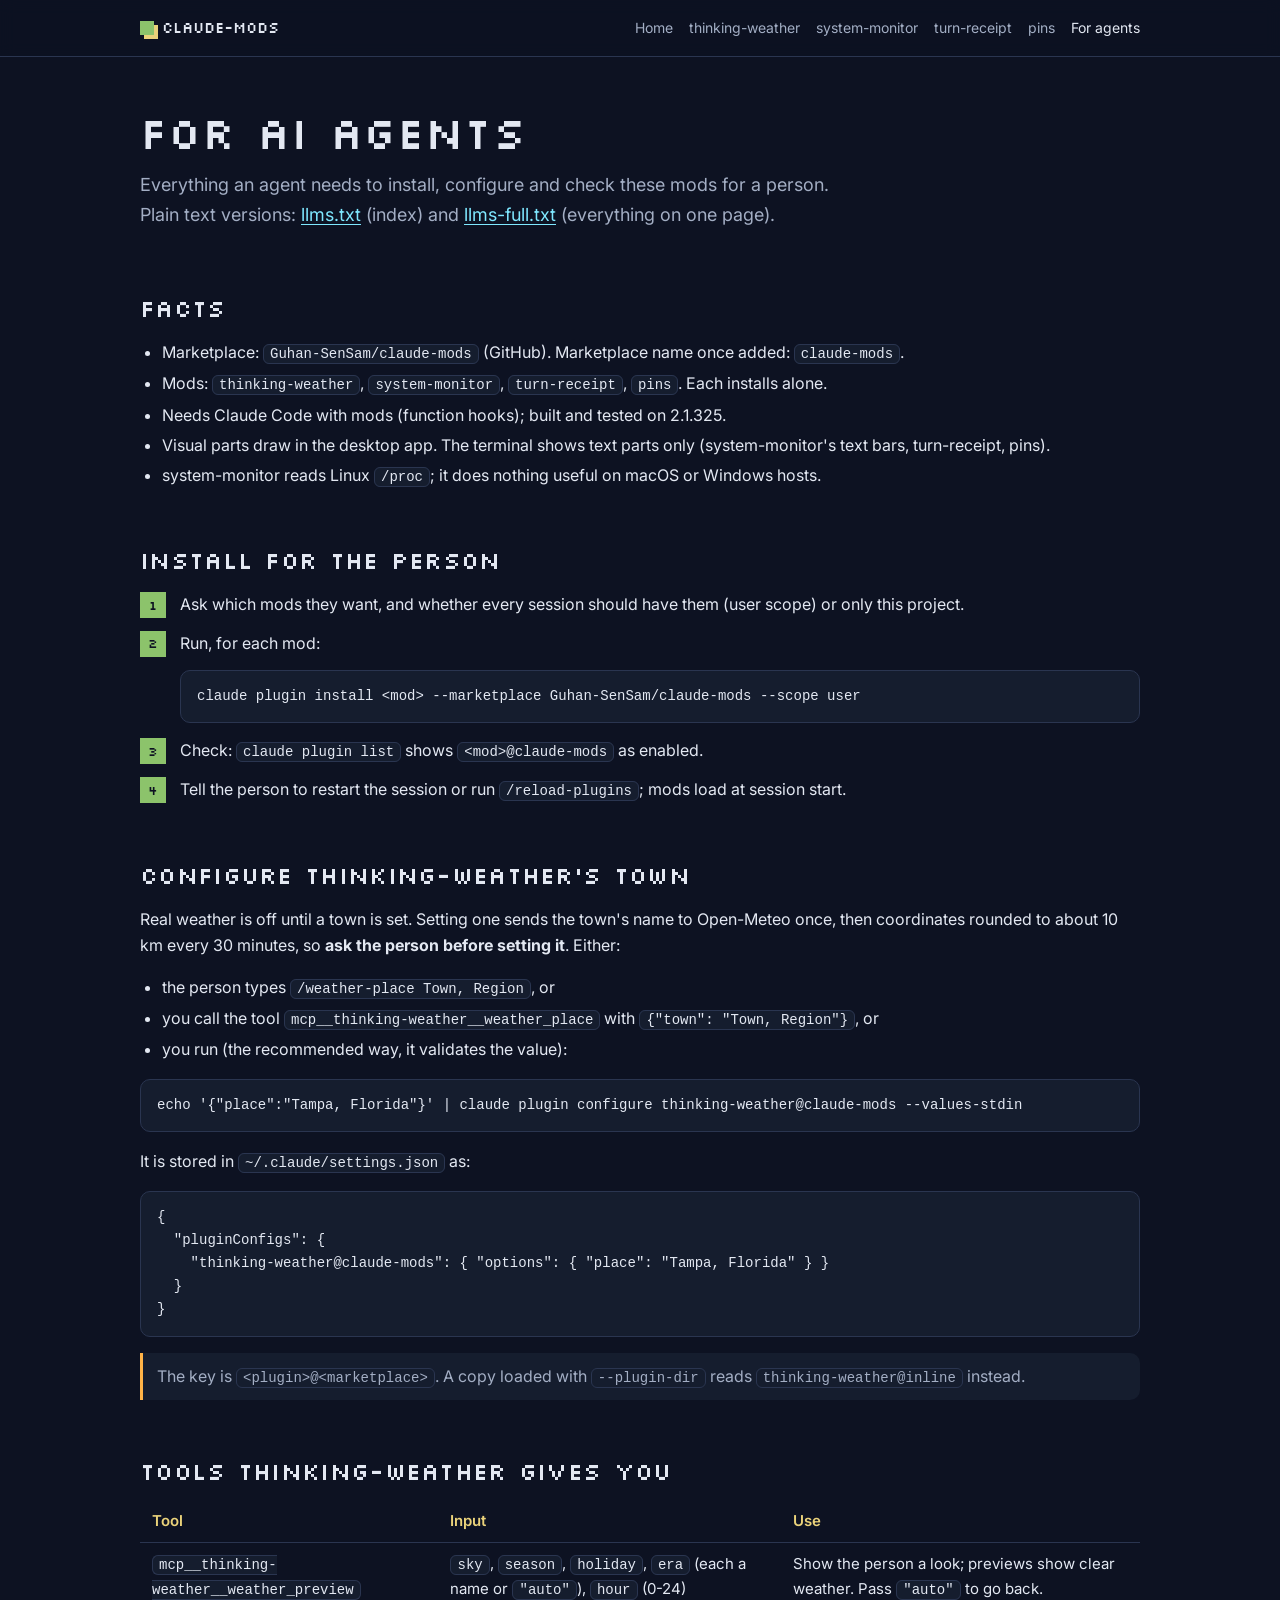
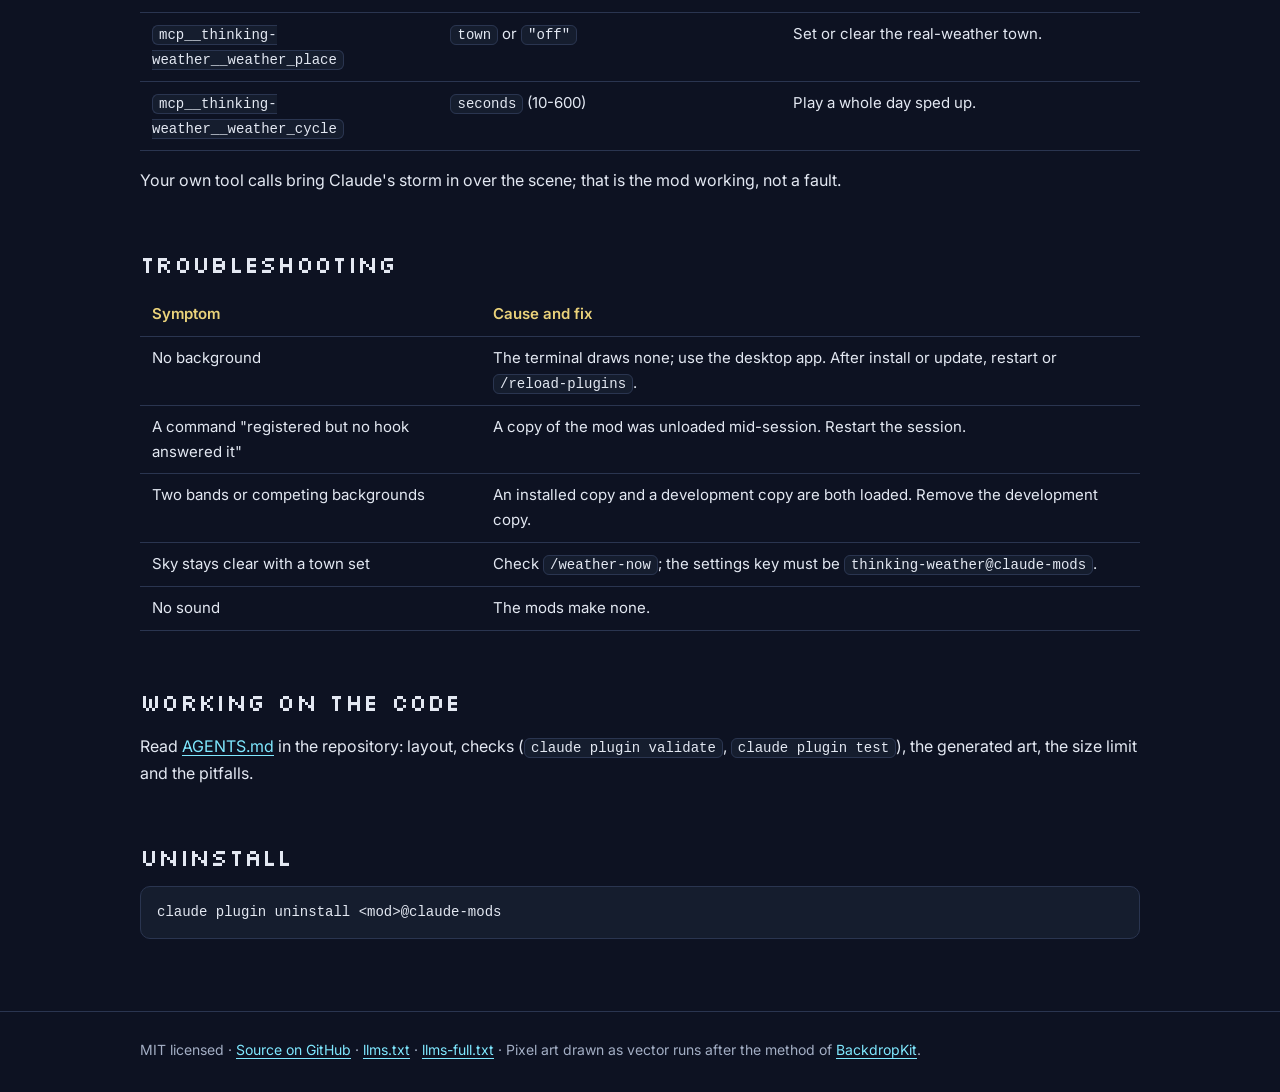
==== docs/agents.html @ 1baa0ead "A proper README, a docs site for people and agents, and AGENTS.md The README now opens on a rendered" ====
<!doctype html>
<html lang="en">
<head>
<meta charset="utf-8">
<meta name="viewport" content="width=device-width, initial-scale=1">
<title>For AI agents · claude-mods</title>
<meta name="description" content="How an AI agent installs, configures and checks the claude-mods Claude Code mods.">
<link rel="alternate" type="text/plain" href="llms.txt" title="For AI agents">
<link rel="preconnect" href="https://fonts.googleapis.com">
<link rel="preconnect" href="https://fonts.gstatic.com" crossorigin>
<link href="https://fonts.googleapis.com/css2?family=Inter:wght@400;600&family=Silkscreen&display=swap" rel="stylesheet">
<link rel="stylesheet" href="style.css">
<meta property="og:title" content="claude-mods: mods for Claude Code">
<meta property="og:description" content="How an AI agent installs, configures and checks the claude-mods Claude Code mods.">
<meta property="og:image" content="images/hero.png">
</head>
<body>
<header class="top"><div class="wrap">
<a class="brand" href="index.html">claude-mods</a>
<nav><a href="index.html">Home</a> <a href="thinking-weather.html">thinking-weather</a> <a href="system-monitor.html">system-monitor</a> <a href="turn-receipt.html">turn-receipt</a> <a href="pins.html">pins</a> <a href="agents.html" aria-current="page">For agents</a></nav>
</div></header>
<main class="wrap">
<div class="page-head">
<h1>For AI agents</h1>
<p class="lede">Everything an agent needs to install, configure and check these mods for a person. Plain text versions: <a href="llms.txt">llms.txt</a> (index) and <a href="llms-full.txt">llms-full.txt</a> (everything on one page).</p>
</div>

<h2>Facts</h2>
<ul>
<li>Marketplace: <code>Guhan-SenSam/claude-mods</code> (GitHub). Marketplace name once added: <code>claude-mods</code>.</li>
<li>Mods: <code>thinking-weather</code>, <code>system-monitor</code>, <code>turn-receipt</code>, <code>pins</code>. Each installs alone.</li>
<li>Needs Claude Code with mods (function hooks); built and tested on 2.1.325.</li>
<li>Visual parts draw in the desktop app. The terminal shows text parts only (system-monitor's text bars, turn-receipt, pins).</li>
<li>system-monitor reads Linux <code>/proc</code>; it does nothing useful on macOS or Windows hosts.</li>
</ul>

<h2>Install for the person</h2>
<ol class="steps">
<li>Ask which mods they want, and whether every session should have them (user scope) or only this project.</li>
<li>Run, for each mod: <pre>claude plugin install &lt;mod&gt; --marketplace Guhan-SenSam/claude-mods --scope user</pre></li>
<li>Check: <code>claude plugin list</code> shows <code>&lt;mod&gt;@claude-mods</code> as enabled.</li>
<li>Tell the person to restart the session or run <code>/reload-plugins</code>; mods load at session start.</li>
</ol>

<h2>Configure thinking-weather's town</h2>
<p>Real weather is off until a town is set. Setting one sends the town's name to Open-Meteo once, then coordinates rounded to about 10 km every 30 minutes, so <strong>ask the person before setting it</strong>. Either:</p>
<ul>
<li>the person types <code>/weather-place Town, Region</code>, or</li>
<li>you call the tool <code>mcp__thinking-weather__weather_place</code> with <code>{"town": "Town, Region"}</code>, or</li>
<li>you run (the recommended way, it validates the value):</li>
</ul>
<pre>echo '{"place":"Tampa, Florida"}' | claude plugin configure thinking-weather@claude-mods --values-stdin</pre>
<p>It is stored in <code>~/.claude/settings.json</code> as:</p>
<pre>{
  "pluginConfigs": {
    "thinking-weather@claude-mods": { "options": { "place": "Tampa, Florida" } }
  }
}</pre>
<p class="note">The key is <code>&lt;plugin&gt;@&lt;marketplace&gt;</code>. A copy loaded with <code>--plugin-dir</code> reads <code>thinking-weather@inline</code> instead.</p>

<h2>Tools thinking-weather gives you</h2>
<table>
<tr><th>Tool</th><th>Input</th><th>Use</th></tr>
<tr><td><code>mcp__thinking-weather__weather_preview</code></td><td><code>sky</code>, <code>season</code>, <code>holiday</code>, <code>era</code> (each a name or <code>"auto"</code>), <code>hour</code> (0-24)</td><td>Show the person a look; previews show clear weather. Pass <code>"auto"</code> to go back.</td></tr>
<tr><td><code>mcp__thinking-weather__weather_place</code></td><td><code>town</code> or <code>"off"</code></td><td>Set or clear the real-weather town.</td></tr>
<tr><td><code>mcp__thinking-weather__weather_cycle</code></td><td><code>seconds</code> (10-600)</td><td>Play a whole day sped up.</td></tr>
</table>
<p>Your own tool calls bring Claude's storm in over the scene; that is the mod working, not a fault.</p>

<h2>Troubleshooting</h2>
<table>
<tr><th>Symptom</th><th>Cause and fix</th></tr>
<tr><td>No background</td><td>The terminal draws none; use the desktop app. After install or update, restart or <code>/reload-plugins</code>.</td></tr>
<tr><td>A command "registered but no hook answered it"</td><td>A copy of the mod was unloaded mid-session. Restart the session.</td></tr>
<tr><td>Two bands or competing backgrounds</td><td>An installed copy and a development copy are both loaded. Remove the development copy.</td></tr>
<tr><td>Sky stays clear with a town set</td><td>Check <code>/weather-now</code>; the settings key must be <code>thinking-weather@claude-mods</code>.</td></tr>
<tr><td>No sound</td><td>The mods make none.</td></tr>
</table>

<h2>Working on the code</h2>
<p>Read <a href="https://github.com/Guhan-SenSam/claude-mods/blob/main/AGENTS.md">AGENTS.md</a> in the repository: layout, checks (<code>claude plugin validate</code>, <code>claude plugin test</code>), the generated art, the size limit and the pitfalls.</p>

<h2>Uninstall</h2>
<pre>claude plugin uninstall &lt;mod&gt;@claude-mods</pre>
</main>
<footer><div class="wrap">
MIT licensed · <a href="https://github.com/Guhan-SenSam/claude-mods">Source on GitHub</a> ·
<a href="llms.txt">llms.txt</a> · <a href="llms-full.txt">llms-full.txt</a> ·
Pixel art drawn as vector runs after the method of <a href="https://github.com/winchxyz/backdropkit">BackdropKit</a>.
</div></footer>
</body>
</html>
---- docs/style.css ----
:root {
  --bg: #0d1222;
  --bg-2: #151d2e;
  --card: #1a2338;
  --line: #2a3550;
  --text: #e3e8f2;
  --muted: #a3aec4;
  --meadow: #8cc36b;
  --wheat: #ead27a;
  --lantern: #ffb347;
  --neon: #7fe8ff;
  --violet: #b98cff;
  --radius: 12px;
  --pixel: 'Silkscreen', ui-monospace, monospace;
  --body: 'Inter', system-ui, -apple-system, 'Segoe UI', sans-serif;
  --mono: ui-monospace, 'SFMono-Regular', Menlo, Consolas, monospace;
}

* { box-sizing: border-box; }
html { scroll-behavior: smooth; }
body {
  margin: 0;
  background: var(--bg);
  color: var(--text);
  font: 16px/1.65 var(--body);
  -webkit-font-smoothing: antialiased;
}
img { max-width: 100%; height: auto; image-rendering: pixelated; border-radius: var(--radius); display: block; }
a { color: var(--neon); text-underline-offset: 3px; }
a:hover { color: #fff; }

.wrap { max-width: 1040px; margin: 0 auto; padding: 0 20px; }

/* top bar */
.top { position: sticky; top: 0; z-index: 10; background: rgba(13, 18, 34, .92); backdrop-filter: blur(8px); border-bottom: 1px solid var(--line); }
.top .wrap { display: flex; align-items: center; gap: 18px; height: 56px; overflow-x: auto; white-space: nowrap; }
.brand { font-family: var(--pixel); font-size: 15px; color: var(--text); text-decoration: none; margin-right: auto; display: flex; align-items: center; gap: 8px; }
.brand::before { content: ''; width: 14px; height: 14px; background: var(--meadow); box-shadow: 4px 4px 0 var(--wheat); }
.top nav a { color: var(--muted); text-decoration: none; font-size: 14px; }
.top nav a:hover, .top nav a[aria-current] { color: var(--text); }
.top nav { display: flex; gap: 16px; }

/* hero */
.hero { position: relative; }
.hero img { border-radius: 0; width: 100%; max-height: 560px; object-fit: cover; }
.hero .over { position: absolute; left: 0; right: 0; bottom: 0; padding: 40px 0 28px; background: linear-gradient(transparent, rgba(13, 18, 34, .92)); }
h1, h2, h3 { font-family: var(--pixel); font-weight: 400; line-height: 1.25; letter-spacing: .3px; }
h1 { font-size: clamp(26px, 5vw, 44px); margin: 0 0 10px; }
h2 { font-size: 24px; margin: 56px 0 14px; }
h3 { font-size: 17px; margin: 28px 0 8px; color: var(--wheat); }
.lede { font-size: 18px; color: var(--muted); max-width: 720px; margin: 0; }
.page-head { padding: 48px 0 8px; }

/* cards */
.cards { display: grid; grid-template-columns: repeat(auto-fit, minmax(230px, 1fr)); gap: 16px; margin-top: 18px; }
.card { background: var(--card); border: 1px solid var(--line); border-radius: var(--radius); padding: 18px; text-decoration: none; color: var(--text); display: flex; flex-direction: column; gap: 8px; }
.card:hover { border-color: var(--neon); color: var(--text); }
.card h3 { margin: 0; color: var(--text); }
.card p { margin: 0; color: var(--muted); font-size: 15px; }
.tag { font-family: var(--mono); font-size: 12px; color: var(--meadow); }

/* galleries */
.gallery { display: grid; grid-template-columns: repeat(auto-fit, minmax(280px, 1fr)); gap: 14px; margin: 18px 0; }
figure { margin: 0; }
figcaption { color: var(--muted); font-size: 14px; margin-top: 6px; }
.wide { margin: 20px 0; }

/* text blocks */
pre, code { font-family: var(--mono); font-size: 14px; }
pre { background: var(--bg-2); border: 1px solid var(--line); border-radius: 10px; padding: 14px 16px; overflow-x: auto; }
:not(pre) > code { background: var(--bg-2); border: 1px solid var(--line); border-radius: 6px; padding: 1px 6px; }
table { width: 100%; border-collapse: collapse; margin: 14px 0; font-size: 15px; display: block; overflow-x: auto; }
th, td { text-align: left; padding: 9px 12px; border-bottom: 1px solid var(--line); vertical-align: top; }
th { color: var(--wheat); font-weight: 600; }
.note { border-left: 3px solid var(--lantern); background: var(--bg-2); padding: 10px 14px; border-radius: 0 10px 10px 0; color: var(--muted); }
ul { padding-left: 22px; }
li { margin: 4px 0; }

.steps { counter-reset: s; list-style: none; padding: 0; }
.steps li { counter-increment: s; position: relative; padding-left: 40px; margin: 12px 0; }
.steps li::before { content: counter(s); position: absolute; left: 0; top: 1px; width: 26px; height: 26px; background: var(--meadow); color: var(--bg); font-family: var(--pixel); font-size: 13px; display: grid; place-items: center; }

footer { margin-top: 72px; border-top: 1px solid var(--line); padding: 26px 0 40px; color: var(--muted); font-size: 14px; }

@media (max-width: 640px) {
  body { font-size: 15px; }
  .hero .over { position: static; background: none; padding: 20px 0 0; }
  h2 { margin-top: 40px; }
}
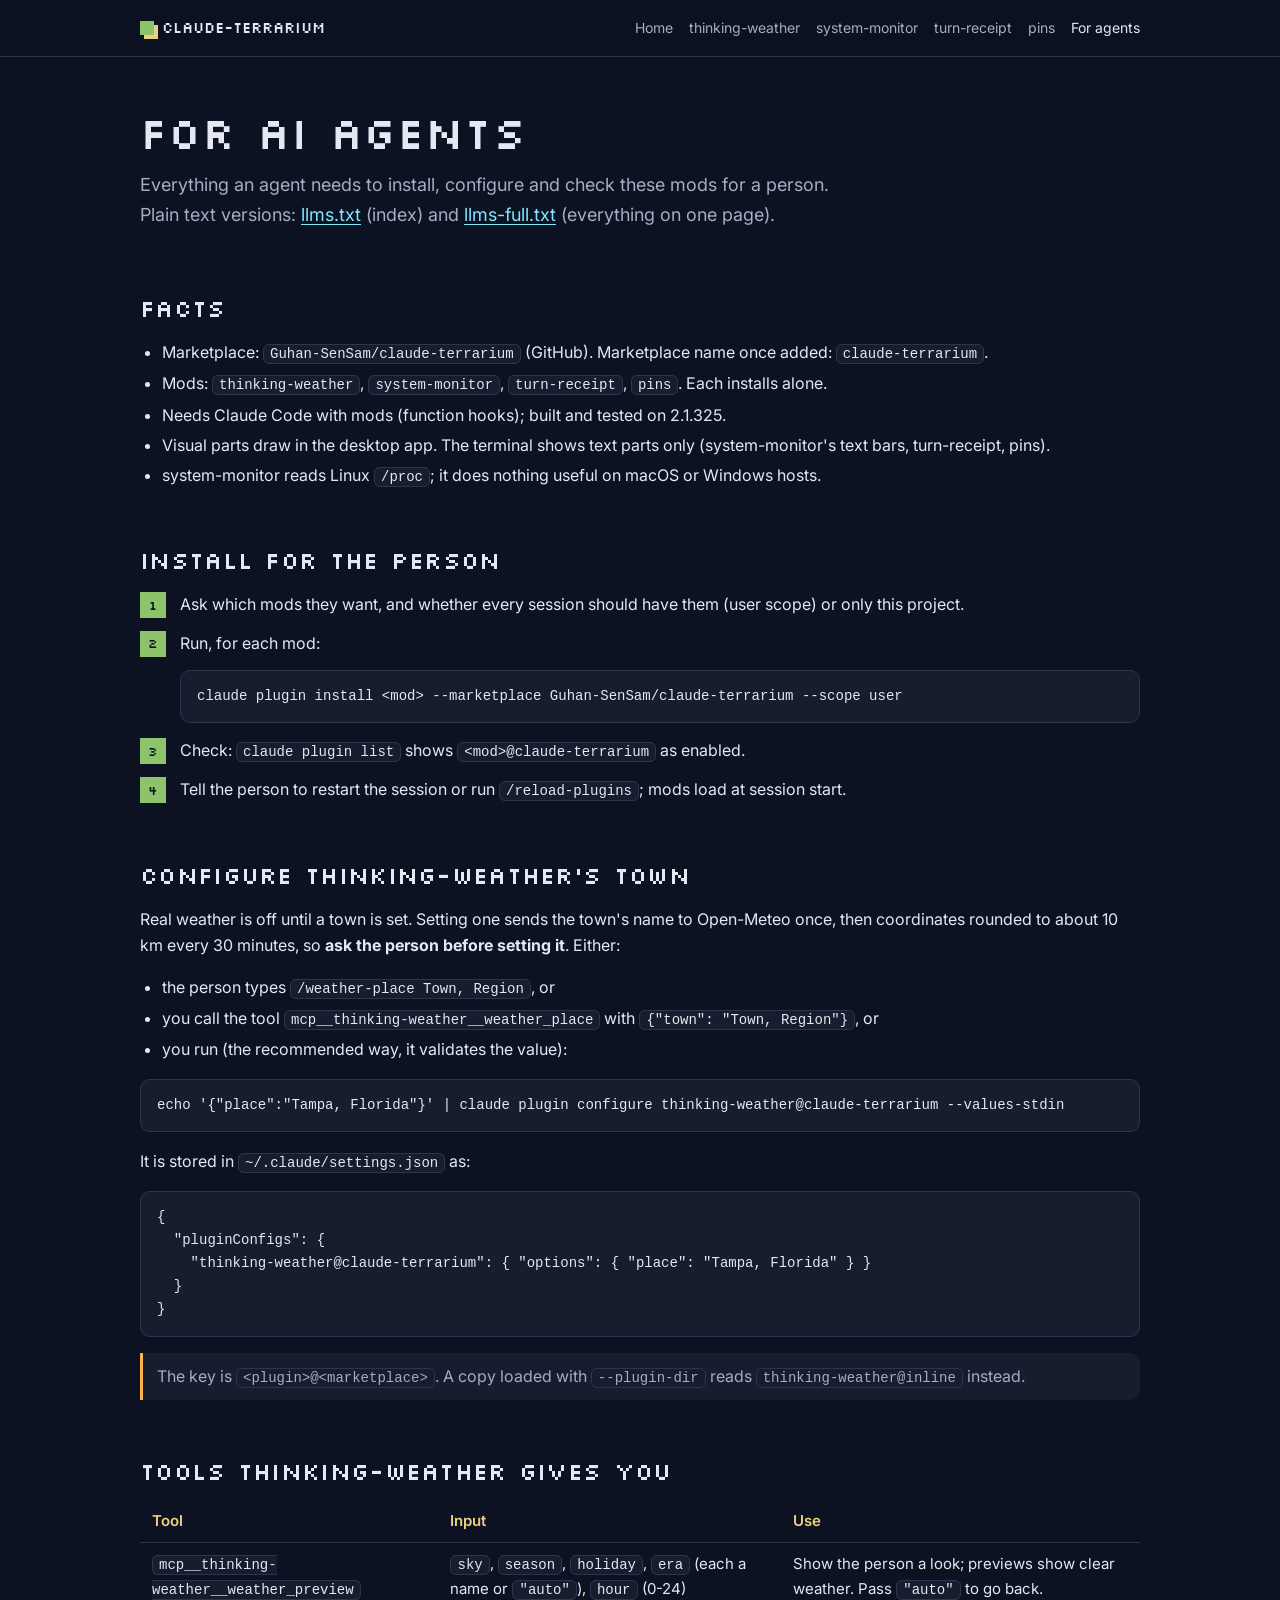
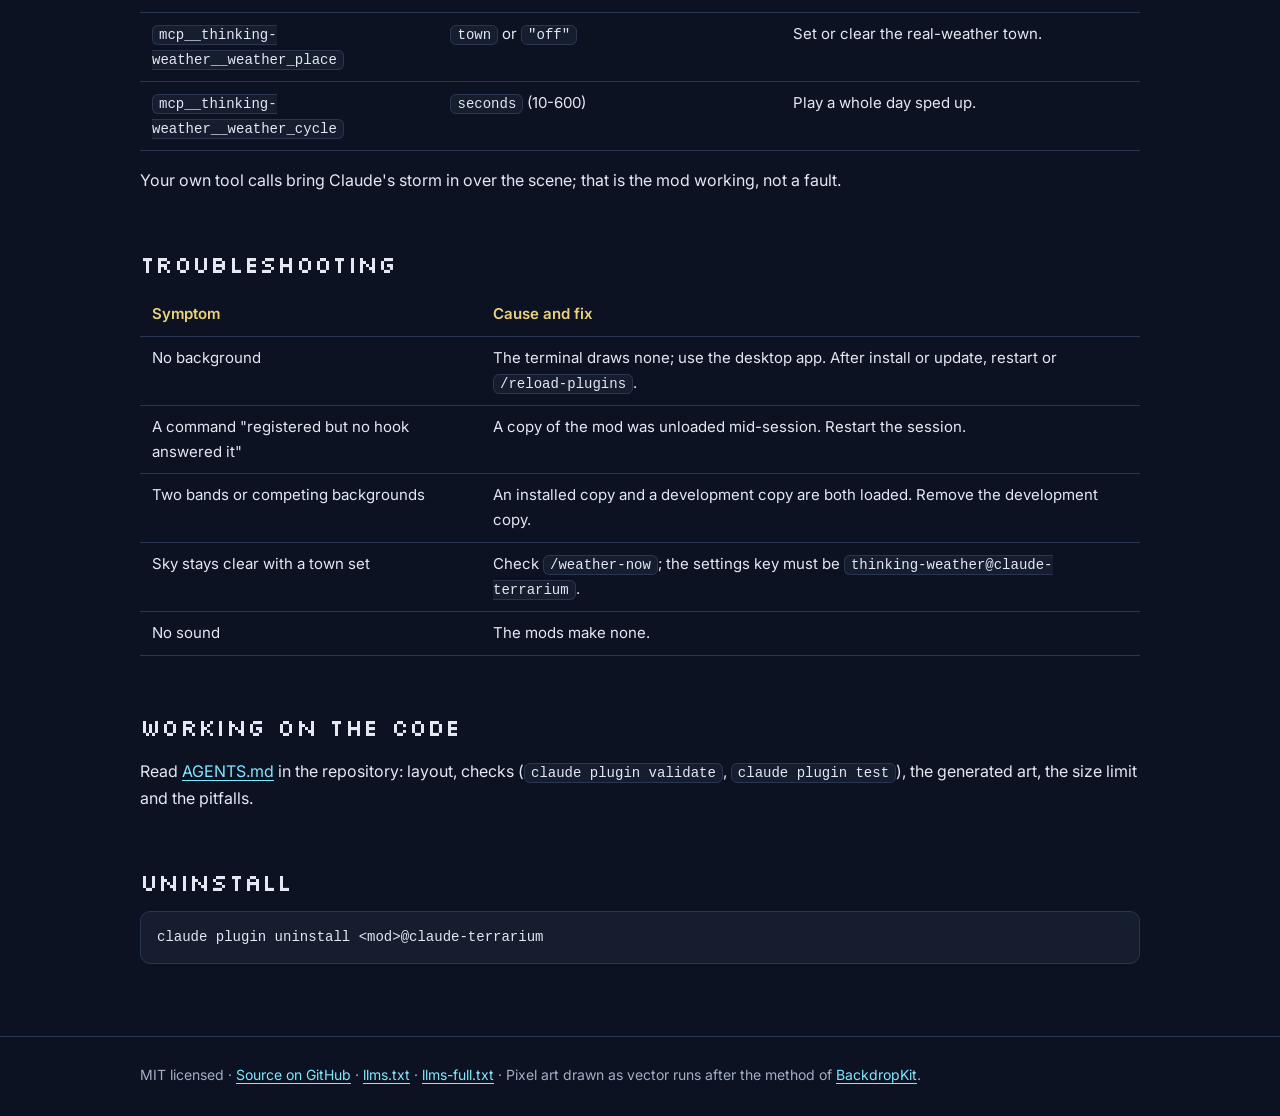
==== commit 17cd9b2d: "Rename to claude-terrarium The repository, marketplace, docs site and install commands now use the n" ====
--- a/docs/agents.html
+++ b/docs/agents.html
@@ -3,20 +3,20 @@
 <head>
 <meta charset="utf-8">
 <meta name="viewport" content="width=device-width, initial-scale=1">
-<title>For AI agents · claude-mods</title>
-<meta name="description" content="How an AI agent installs, configures and checks the claude-mods Claude Code mods.">
+<title>For AI agents · claude-terrarium</title>
+<meta name="description" content="How an AI agent installs, configures and checks the claude-terrarium Claude Code mods.">
 <link rel="alternate" type="text/plain" href="llms.txt" title="For AI agents">
 <link rel="preconnect" href="https://fonts.googleapis.com">
 <link rel="preconnect" href="https://fonts.gstatic.com" crossorigin>
 <link href="https://fonts.googleapis.com/css2?family=Inter:wght@400;600&family=Silkscreen&display=swap" rel="stylesheet">
 <link rel="stylesheet" href="style.css">
-<meta property="og:title" content="claude-mods: mods for Claude Code">
-<meta property="og:description" content="How an AI agent installs, configures and checks the claude-mods Claude Code mods.">
+<meta property="og:title" content="claude-terrarium: mods for Claude Code">
+<meta property="og:description" content="How an AI agent installs, configures and checks the claude-terrarium Claude Code mods.">
 <meta property="og:image" content="images/hero.png">
 </head>
 <body>
 <header class="top"><div class="wrap">
-<a class="brand" href="index.html">claude-mods</a>
+<a class="brand" href="index.html">claude-terrarium</a>
 <nav><a href="index.html">Home</a> <a href="thinking-weather.html">thinking-weather</a> <a href="system-monitor.html">system-monitor</a> <a href="turn-receipt.html">turn-receipt</a> <a href="pins.html">pins</a> <a href="agents.html" aria-current="page">For agents</a></nav>
 </div></header>
 <main class="wrap">
@@ -27,7 +27,7 @@
 
 <h2>Facts</h2>
 <ul>
-<li>Marketplace: <code>Guhan-SenSam/claude-mods</code> (GitHub). Marketplace name once added: <code>claude-mods</code>.</li>
+<li>Marketplace: <code>Guhan-SenSam/claude-terrarium</code> (GitHub). Marketplace name once added: <code>claude-terrarium</code>.</li>
 <li>Mods: <code>thinking-weather</code>, <code>system-monitor</code>, <code>turn-receipt</code>, <code>pins</code>. Each installs alone.</li>
 <li>Needs Claude Code with mods (function hooks); built and tested on 2.1.325.</li>
 <li>Visual parts draw in the desktop app. The terminal shows text parts only (system-monitor's text bars, turn-receipt, pins).</li>
@@ -37,8 +37,8 @@
 <h2>Install for the person</h2>
 <ol class="steps">
 <li>Ask which mods they want, and whether every session should have them (user scope) or only this project.</li>
-<li>Run, for each mod: <pre>claude plugin install &lt;mod&gt; --marketplace Guhan-SenSam/claude-mods --scope user</pre></li>
-<li>Check: <code>claude plugin list</code> shows <code>&lt;mod&gt;@claude-mods</code> as enabled.</li>
+<li>Run, for each mod: <pre>claude plugin install &lt;mod&gt; --marketplace Guhan-SenSam/claude-terrarium --scope user</pre></li>
+<li>Check: <code>claude plugin list</code> shows <code>&lt;mod&gt;@claude-terrarium</code> as enabled.</li>
 <li>Tell the person to restart the session or run <code>/reload-plugins</code>; mods load at session start.</li>
 </ol>
 
@@ -49,11 +49,11 @@
 <li>you call the tool <code>mcp__thinking-weather__weather_place</code> with <code>{"town": "Town, Region"}</code>, or</li>
 <li>you run (the recommended way, it validates the value):</li>
 </ul>
-<pre>echo '{"place":"Tampa, Florida"}' | claude plugin configure thinking-weather@claude-mods --values-stdin</pre>
+<pre>echo '{"place":"Tampa, Florida"}' | claude plugin configure thinking-weather@claude-terrarium --values-stdin</pre>
 <p>It is stored in <code>~/.claude/settings.json</code> as:</p>
 <pre>{
   "pluginConfigs": {
-    "thinking-weather@claude-mods": { "options": { "place": "Tampa, Florida" } }
+    "thinking-weather@claude-terrarium": { "options": { "place": "Tampa, Florida" } }
   }
 }</pre>
 <p class="note">The key is <code>&lt;plugin&gt;@&lt;marketplace&gt;</code>. A copy loaded with <code>--plugin-dir</code> reads <code>thinking-weather@inline</code> instead.</p>
@@ -73,18 +73,18 @@
 <tr><td>No background</td><td>The terminal draws none; use the desktop app. After install or update, restart or <code>/reload-plugins</code>.</td></tr>
 <tr><td>A command "registered but no hook answered it"</td><td>A copy of the mod was unloaded mid-session. Restart the session.</td></tr>
 <tr><td>Two bands or competing backgrounds</td><td>An installed copy and a development copy are both loaded. Remove the development copy.</td></tr>
-<tr><td>Sky stays clear with a town set</td><td>Check <code>/weather-now</code>; the settings key must be <code>thinking-weather@claude-mods</code>.</td></tr>
+<tr><td>Sky stays clear with a town set</td><td>Check <code>/weather-now</code>; the settings key must be <code>thinking-weather@claude-terrarium</code>.</td></tr>
 <tr><td>No sound</td><td>The mods make none.</td></tr>
 </table>
 
 <h2>Working on the code</h2>
-<p>Read <a href="https://github.com/Guhan-SenSam/claude-mods/blob/main/AGENTS.md">AGENTS.md</a> in the repository: layout, checks (<code>claude plugin validate</code>, <code>claude plugin test</code>), the generated art, the size limit and the pitfalls.</p>
+<p>Read <a href="https://github.com/Guhan-SenSam/claude-terrarium/blob/main/AGENTS.md">AGENTS.md</a> in the repository: layout, checks (<code>claude plugin validate</code>, <code>claude plugin test</code>), the generated art, the size limit and the pitfalls.</p>
 
 <h2>Uninstall</h2>
-<pre>claude plugin uninstall &lt;mod&gt;@claude-mods</pre>
+<pre>claude plugin uninstall &lt;mod&gt;@claude-terrarium</pre>
 </main>
 <footer><div class="wrap">
-MIT licensed · <a href="https://github.com/Guhan-SenSam/claude-mods">Source on GitHub</a> ·
+MIT licensed · <a href="https://github.com/Guhan-SenSam/claude-terrarium">Source on GitHub</a> ·
 <a href="llms.txt">llms.txt</a> · <a href="llms-full.txt">llms-full.txt</a> ·
 Pixel art drawn as vector runs after the method of <a href="https://github.com/winchxyz/backdropkit">BackdropKit</a>.
 </div></footer>
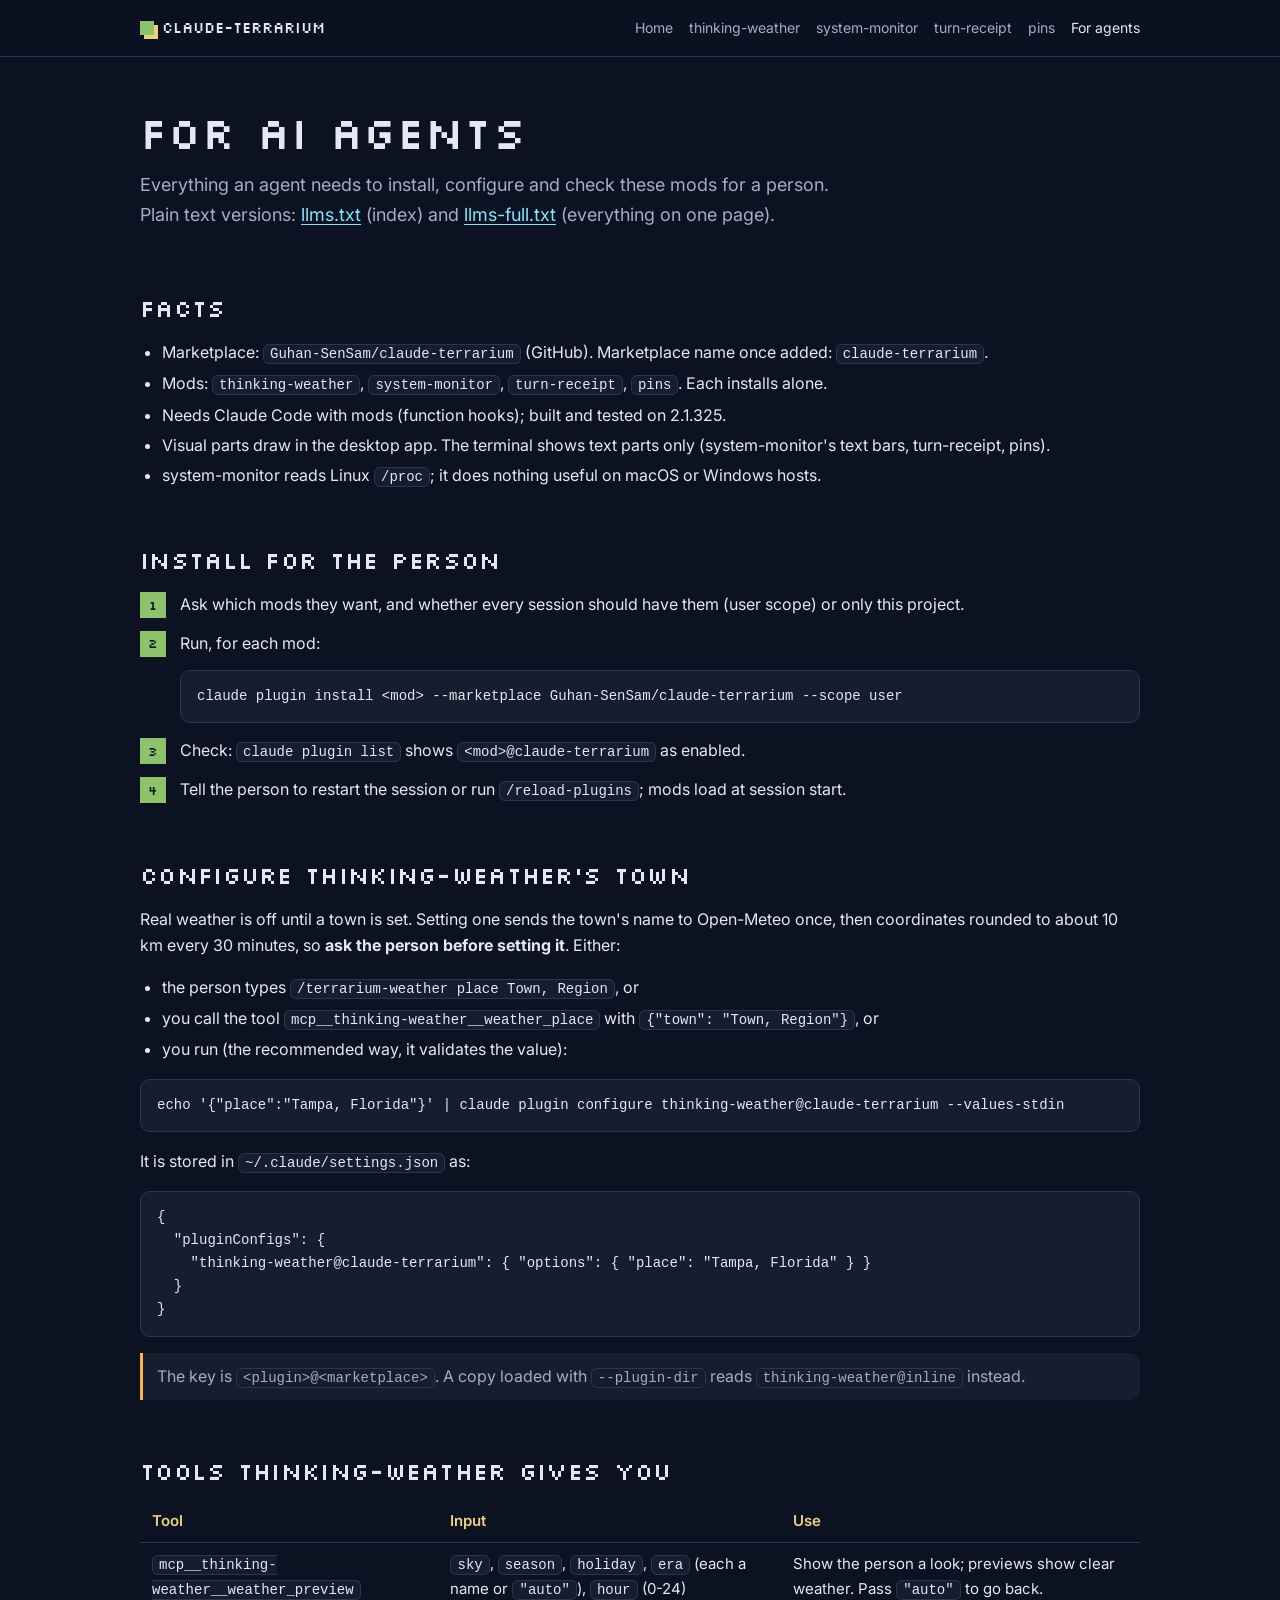
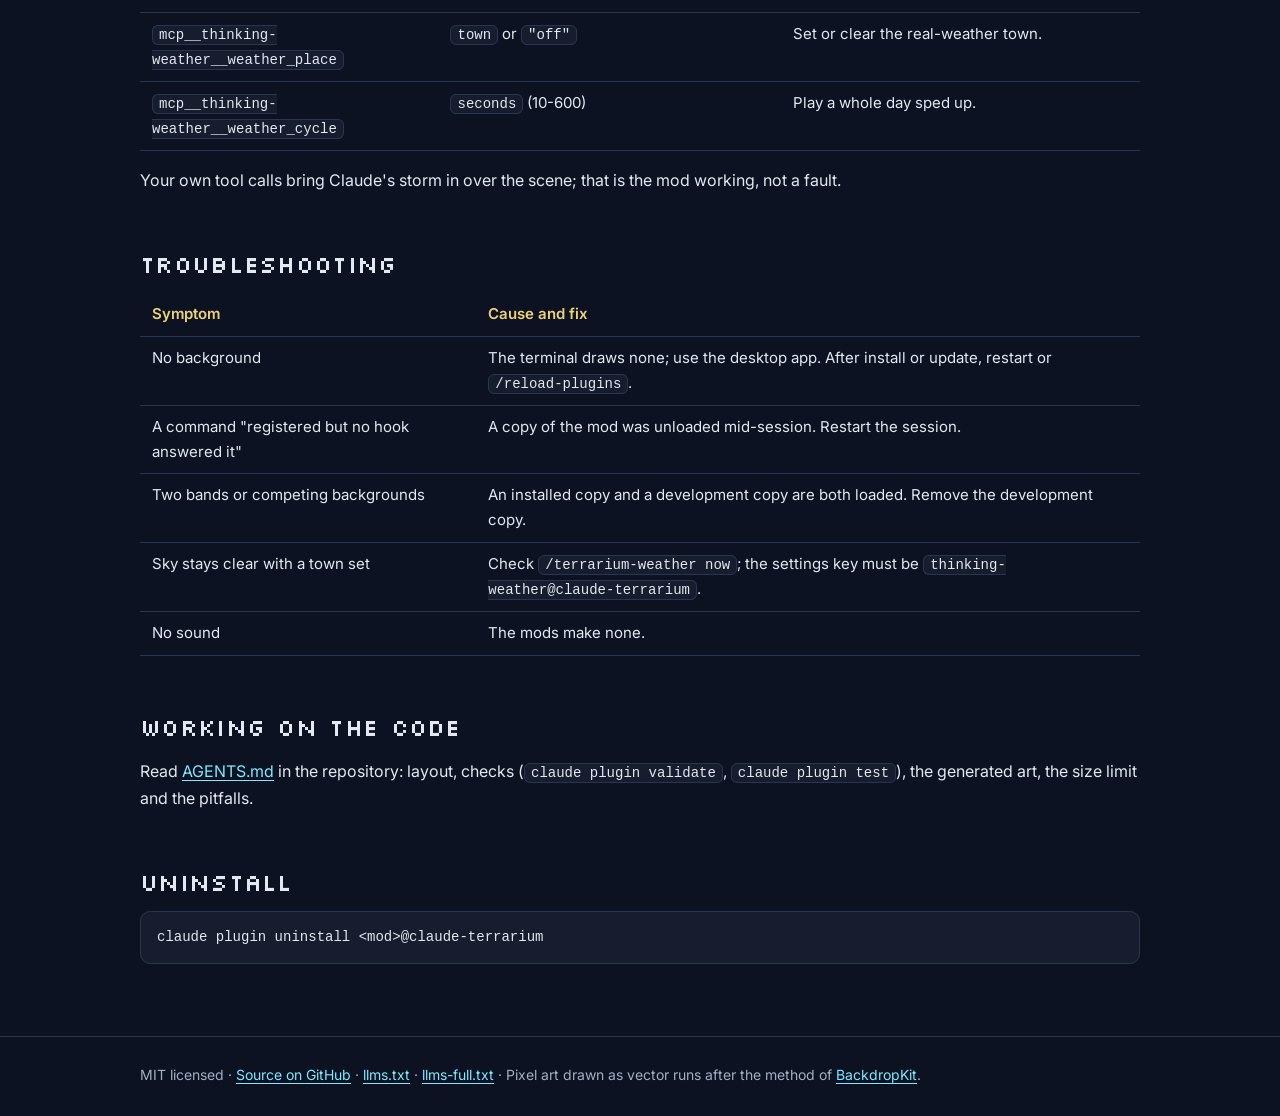
==== commit 14ae7135: "Commands named for the terrarium: /terrarium-weather, -monitor, -pins thinking-weather's twelve /wea" ====
--- a/docs/agents.html
+++ b/docs/agents.html
@@ -45,7 +45,7 @@
 <h2>Configure thinking-weather's town</h2>
 <p>Real weather is off until a town is set. Setting one sends the town's name to Open-Meteo once, then coordinates rounded to about 10 km every 30 minutes, so <strong>ask the person before setting it</strong>. Either:</p>
 <ul>
-<li>the person types <code>/weather-place Town, Region</code>, or</li>
+<li>the person types <code>/terrarium-weather place Town, Region</code>, or</li>
 <li>you call the tool <code>mcp__thinking-weather__weather_place</code> with <code>{"town": "Town, Region"}</code>, or</li>
 <li>you run (the recommended way, it validates the value):</li>
 </ul>
@@ -73,7 +73,7 @@
 <tr><td>No background</td><td>The terminal draws none; use the desktop app. After install or update, restart or <code>/reload-plugins</code>.</td></tr>
 <tr><td>A command "registered but no hook answered it"</td><td>A copy of the mod was unloaded mid-session. Restart the session.</td></tr>
 <tr><td>Two bands or competing backgrounds</td><td>An installed copy and a development copy are both loaded. Remove the development copy.</td></tr>
-<tr><td>Sky stays clear with a town set</td><td>Check <code>/weather-now</code>; the settings key must be <code>thinking-weather@claude-terrarium</code>.</td></tr>
+<tr><td>Sky stays clear with a town set</td><td>Check <code>/terrarium-weather now</code>; the settings key must be <code>thinking-weather@claude-terrarium</code>.</td></tr>
 <tr><td>No sound</td><td>The mods make none.</td></tr>
 </table>
 
